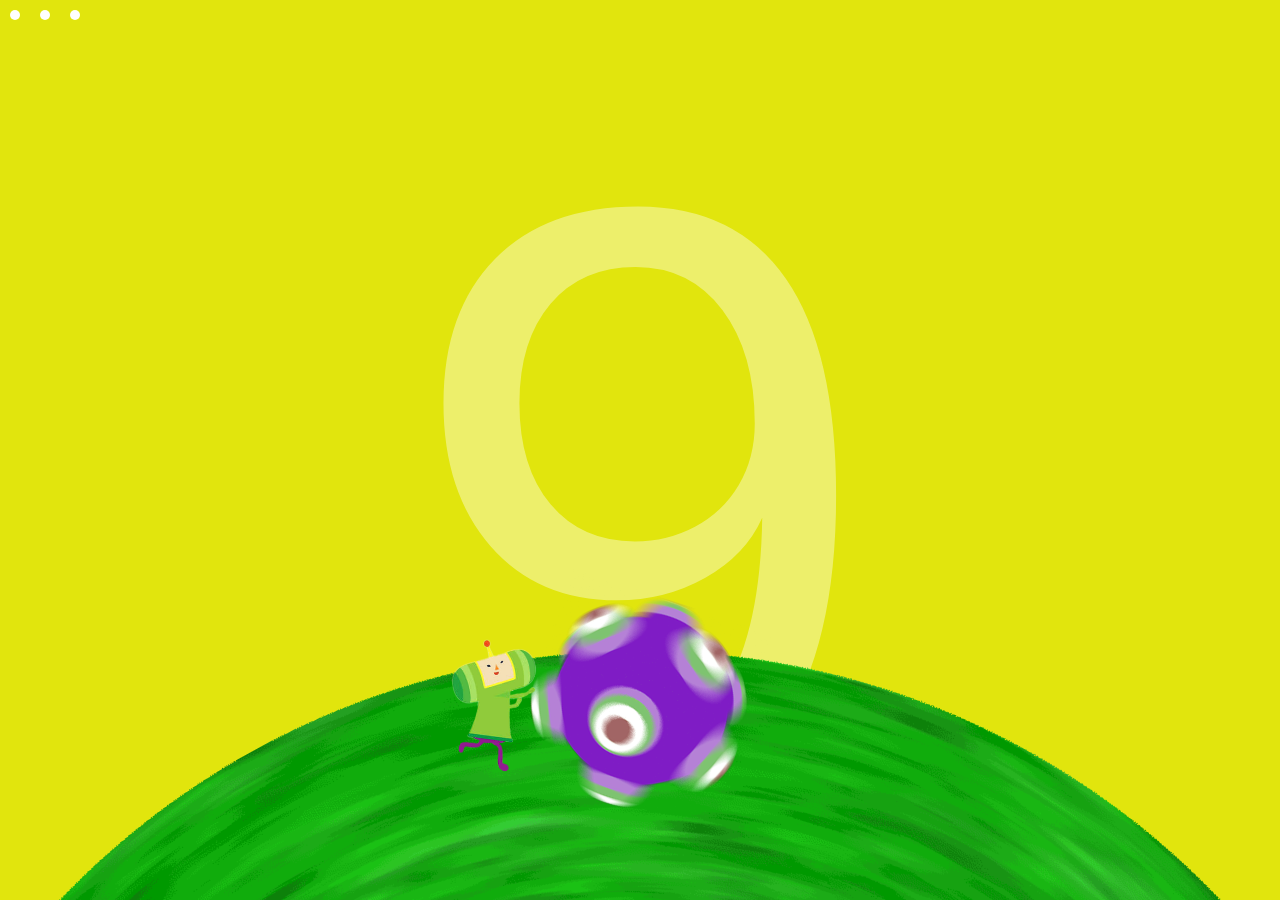
==== index.html @ 08ea9ec0 "adds meta info" ====
<!DOCTYPE html>

<html>
<head>
  <title>katatokei</title>
  <meta http-equiv="Content-Type" content="text/html; charset=UTF-8" >
  <meta name="description" content="A clock design inspired by Katamari Damacy.">
  <meta name="keywords" content="katamari,katatokei,damacy,damashii,clock">
  <meta name="author" content="Bryce Dorn, Caroline Horn"/>
  <meta property="og:image" content="static/img/kata.png"/>
  <meta property="og:url" content="http://katatokei.me"/>
  <meta property="og:title" content="katatokei"/>
  <meta property="og:description" content="A clock design inspired by Katamari Damacy."/>
  <link rel="shortcut icon" href="static/img/favicon.ico">
  <style type="text/css">
  *{margin:0;}
  .fb-like{position:absolute;float:right;z-index:100;padding:20px;}
  #clock{position:absolute;top:0;z-index:10;}
  </style>
  <script src="static/js/processing-1.4.1.min.js"/>
  <script>
  (function(i,s,o,g,r,a,m){i['GoogleAnalyticsObject']=r;i[r]=i[r]||function(){
  (i[r].q=i[r].q||[]).push(arguments)},i[r].l=1*new Date();a=s.createElement(o),
  m=s.getElementsByTagName(o)[0];a.async=1;a.src=g;m.parentNode.insertBefore(a,m)
  })(window,document,'script','//www.google-analytics.com/analytics.js','ga');
  ga('create', 'UA-40008117-6', 'katatokei.me');
  ga('send', 'pageview');
  </script>
  <div id="fb-root"></div>
  <script>(function(d, s, id) {
    var js, fjs = d.getElementsByTagName(s)[0];
    if (d.getElementById(id)) return;
    js = d.createElement(s); js.id = id;
    js.src = "//connect.facebook.net/en_US/all.js#xfbml=1";
    fjs.parentNode.insertBefore(js, fjs);
  }(document, 'script', 'facebook-jssdk'));
  </script>
</head>
  <body>
    <div class="fb-like" data-href="https://www.facebook.com/pages/katatokeime/212143115614660" data-width="100" data-layout="button_count" data-show-faces="false" data-send="false"></div>
    <canvas id='clock' data-processing-sources="static/processing/katatokei.pde"/>
  </body>
</html>
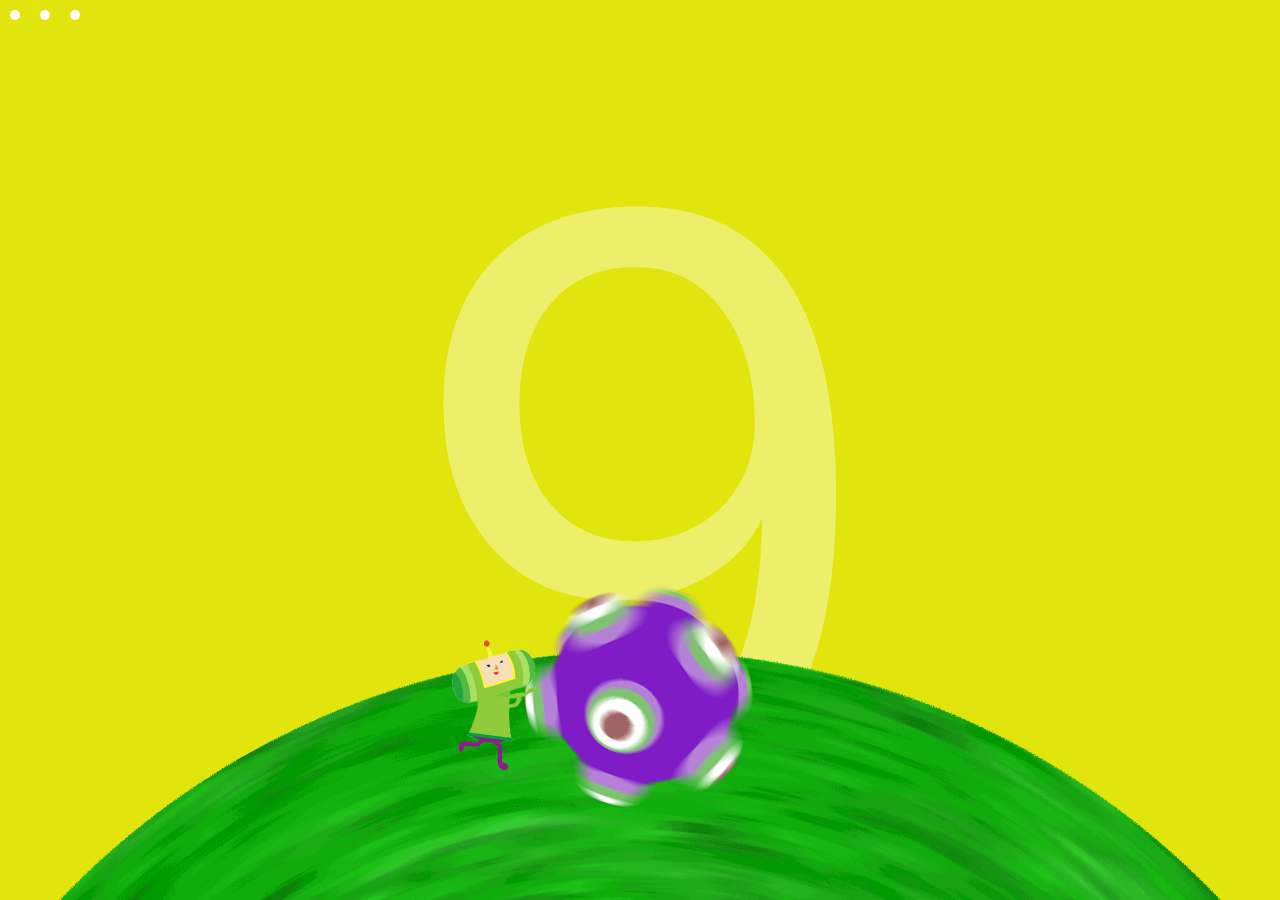
==== commit 581a9e80: "minor change to test remote" ====
--- a/index.html
+++ b/index.html
@@ -5,7 +5,7 @@
   <title>katatokei</title>
   <meta http-equiv="Content-Type" content="text/html; charset=UTF-8" >
   <meta name="description" content="A clock design inspired by Katamari Damacy.">
-  <meta name="keywords" content="katamari,katatokei,damacy,damashii,clock">
+  <meta name="keywords" content="katamari,katatokei,tokei,damacy,damashii,clock">
   <meta name="author" content="Bryce Dorn, Caroline Horn"/>
   <meta property="og:image" content="static/img/kata.png"/>
   <meta property="og:url" content="http://katatokei.me"/>
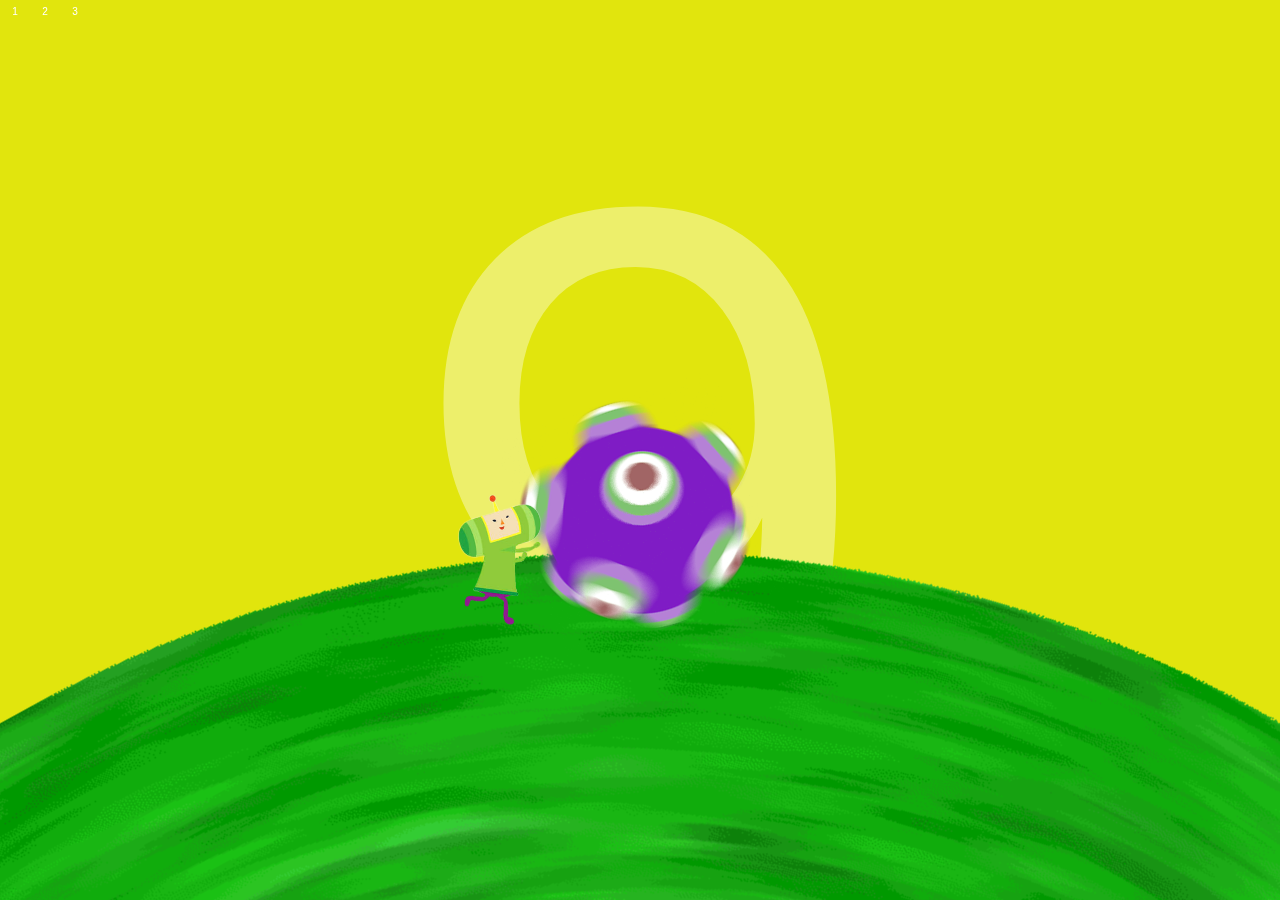
==== commit 7741249b: "cmon facebook" ====
--- a/index.html
+++ b/index.html
@@ -1,6 +1,6 @@
 <!DOCTYPE html>
 
-<html>
+<html xmlns:fb="http://ogp.me/ns/fb#">
 <head>
   <title>katatokei</title>
   <meta http-equiv="Content-Type" content="text/html; charset=UTF-8" >
@@ -14,7 +14,7 @@
   <link rel="shortcut icon" href="static/img/favicon.ico">
   <style type="text/css">
   *{margin:0;}
-  .fb-like{position:absolute;float:right;z-index:100;padding:20px;}
+  #like{position:absolute;right:0;bottom:0;z-index:100;padding:20px;}
   #clock{position:absolute;top:0;z-index:10;}
   </style>
   <script src="static/js/processing-1.4.1.min.js"/>
@@ -33,11 +33,10 @@
     js = d.createElement(s); js.id = id;
     js.src = "//connect.facebook.net/en_US/all.js#xfbml=1";
     fjs.parentNode.insertBefore(js, fjs);
-  }(document, 'script', 'facebook-jssdk'));
-  </script>
+  }(document, 'script', 'facebook-jssdk'));</script>
 </head>
   <body>
-    <div class="fb-like" data-href="https://www.facebook.com/pages/katatokeime/212143115614660" data-width="100" data-layout="button_count" data-show-faces="false" data-send="false"></div>
+    <fb:like href="https://www.facebook.com/pages/katatokeime/212143115614660" id='like' width="100" layout="box_count" show_faces="true" send="true"></fb:like>
     <canvas id='clock' data-processing-sources="static/processing/katatokei.pde"/>
   </body>
 </html>
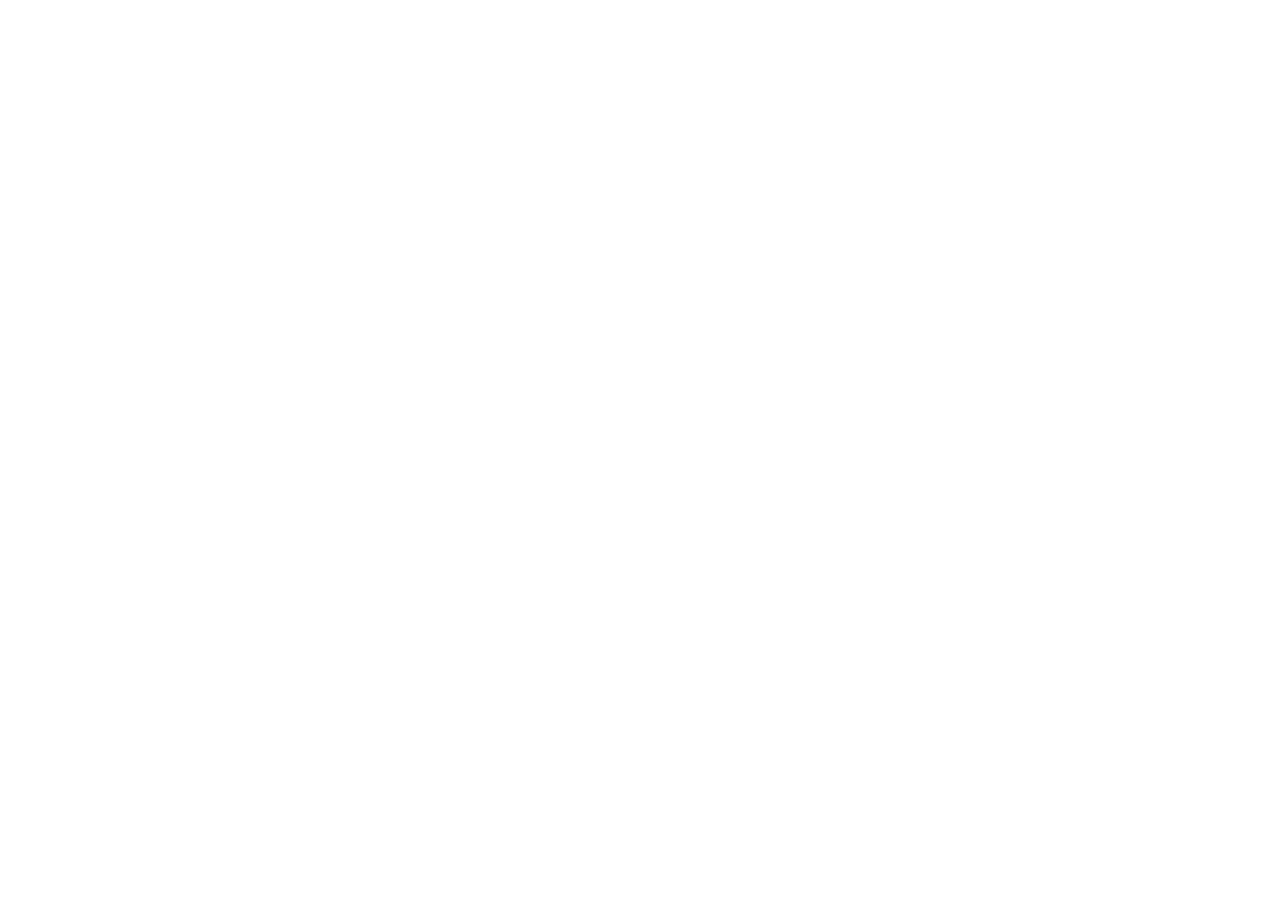
==== commit 92b49c58: "reorganizes & renames some dirx" ====
--- a/index.html
+++ b/index.html
@@ -7,17 +7,13 @@
   <meta name="description" content="A clock design inspired by Katamari Damacy.">
   <meta name="keywords" content="katamari,katatokei,tokei,damacy,damashii,clock">
   <meta name="author" content="Bryce Dorn, Caroline Horn"/>
-  <meta property="og:image" content="static/img/kata.png"/>
+  <meta property="og:image" content="src/img/kata.png"/>
   <meta property="og:url" content="http://katatokei.me"/>
   <meta property="og:title" content="katatokei"/>
   <meta property="og:description" content="A clock design inspired by Katamari Damacy."/>
-  <link rel="shortcut icon" href="static/img/favicon.ico">
-  <style type="text/css">
-  *{margin:0;}
-  #like{position:absolute;right:0;bottom:0;z-index:100;padding:20px;}
-  #clock{position:absolute;top:0;z-index:10;}
-  </style>
-  <script src="static/js/processing-1.4.1.min.js"/>
+  <link rel="shortcut icon" href="src/img/favicon.ico">
+  <link rel='stylesheet' type='text/css' href='src/css/styles.css'/>
+  <script src="src/lib/processing-1.4.1.min.js"/>
   <script>
   (function(i,s,o,g,r,a,m){i['GoogleAnalyticsObject']=r;i[r]=i[r]||function(){
   (i[r].q=i[r].q||[]).push(arguments)},i[r].l=1*new Date();a=s.createElement(o),
@@ -37,6 +33,6 @@
 </head>
   <body>
     <fb:like href="https://www.facebook.com/pages/katatokeime/212143115614660" id='like' width="100" layout="box_count" show_faces="true" send="true"></fb:like>
-    <canvas id='clock' data-processing-sources="static/processing/katatokei.pde"/>
+    <canvas id='clock' data-processing-sources="src/processing/katatokei.pde"/>
   </body>
 </html>
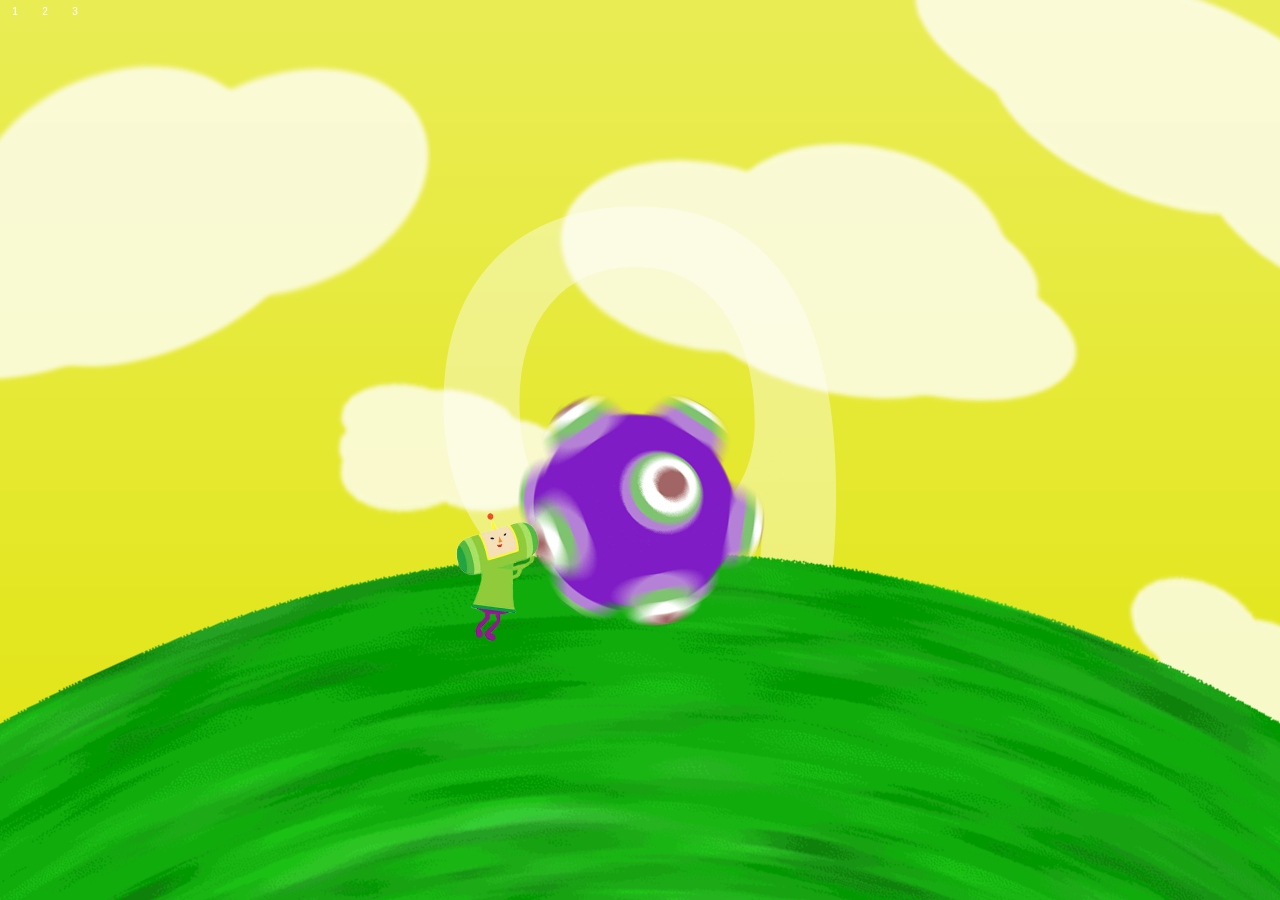
==== commit 597eaa98: "removes send from fblike" ====
--- a/index.html
+++ b/index.html
@@ -32,7 +32,7 @@
   }(document, 'script', 'facebook-jssdk'));</script>
 </head>
   <body>
-    <fb:like href="https://www.facebook.com/pages/katatokeime/212143115614660" id='like' width="100" layout="box_count" show_faces="true" send="true"></fb:like>
+    <fb:like href="https://www.facebook.com/pages/katatokeime/212143115614660" id='like' width="100" layout="box_count" show_faces="true" send="false"></fb:like>
     <canvas id='clock' data-processing-sources="src/processing/katatokei.pde"/>
   </body>
 </html>
--- a/src/css/styles.css
+++ b/src/css/styles.css
@@ -0,0 +1,3 @@
+*{margin:0;}
+#like{position:absolute;right:0;bottom:0;z-index:100;padding:20px;}
+#clock{position:absolute;top:0;z-index:10;}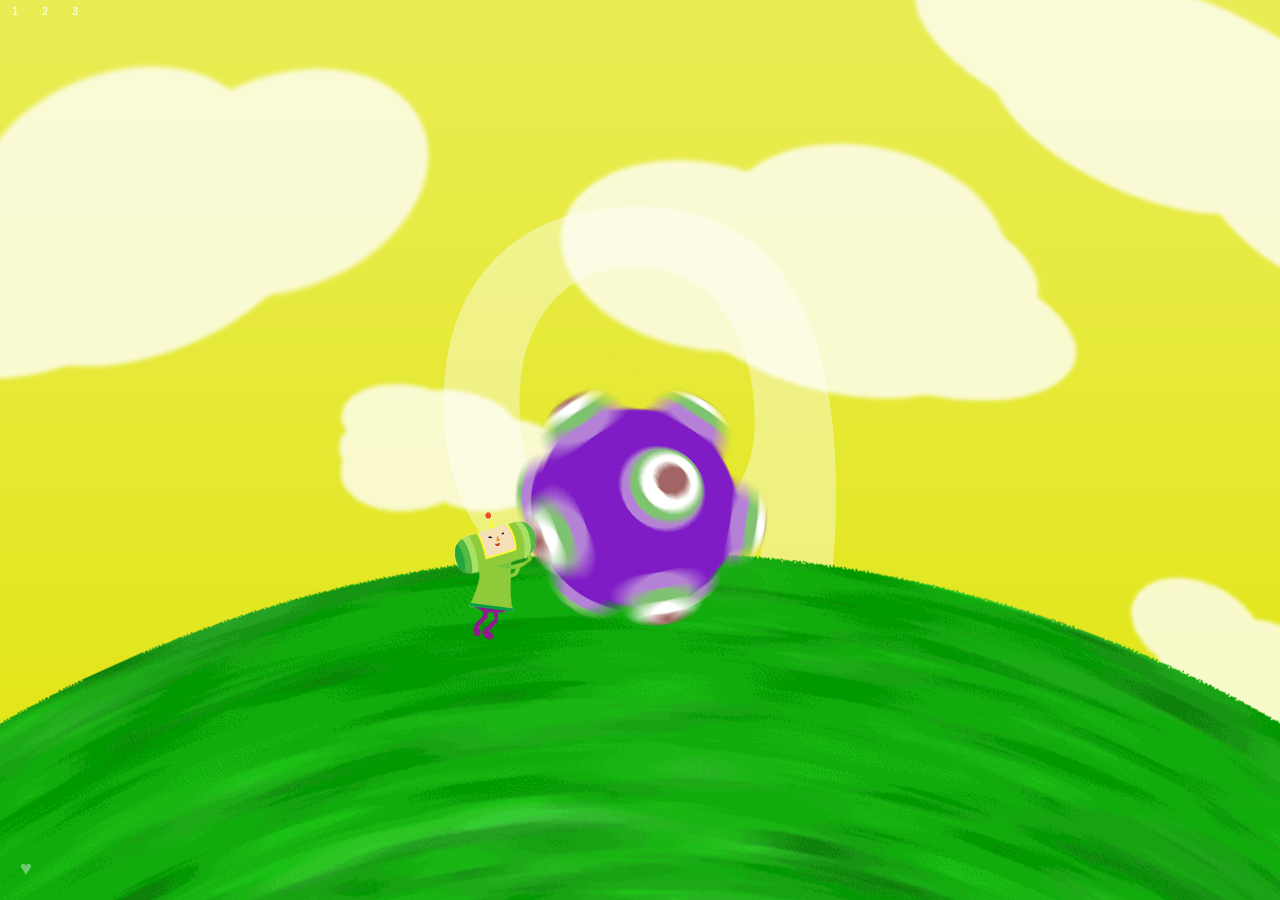
==== commit 4f6eeb0c: "adds suggestions link to katatokei@gmail.com" ====
--- a/index.html
+++ b/index.html
@@ -33,6 +33,7 @@
 </head>
   <body>
     <fb:like href="https://www.facebook.com/pages/katatokeime/212143115614660" id='like' width="100" layout="box_count" show_faces="true" send="false"></fb:like>
+    <a id='suggest' href='mailto:katatokei@gmail.com'>♥</a>
     <canvas id='clock' data-processing-sources="src/processing/katatokei.pde"/>
   </body>
 </html>
--- a/src/css/styles.css
+++ b/src/css/styles.css
@@ -1,3 +1,5 @@
 *{margin:0;}
-#like{position:absolute;right:0;bottom:0;z-index:100;padding:20px;}
-#clock{position:absolute;top:0;z-index:10;}+#like{position:absolute;right:0;bottom:0;z-index:100;padding:20px;opacity:0.4;}
+#clock{position:absolute;top:0;z-index:10;}
+#suggest{font-family:Georgia;font-size:20px;position:absolute;bottom:0;left:0;z-index: 100;padding:20px;text-decoration:none;color:#fff;opacity:0.4;}
+#like:hover,#suggest:hover{opacity:1;}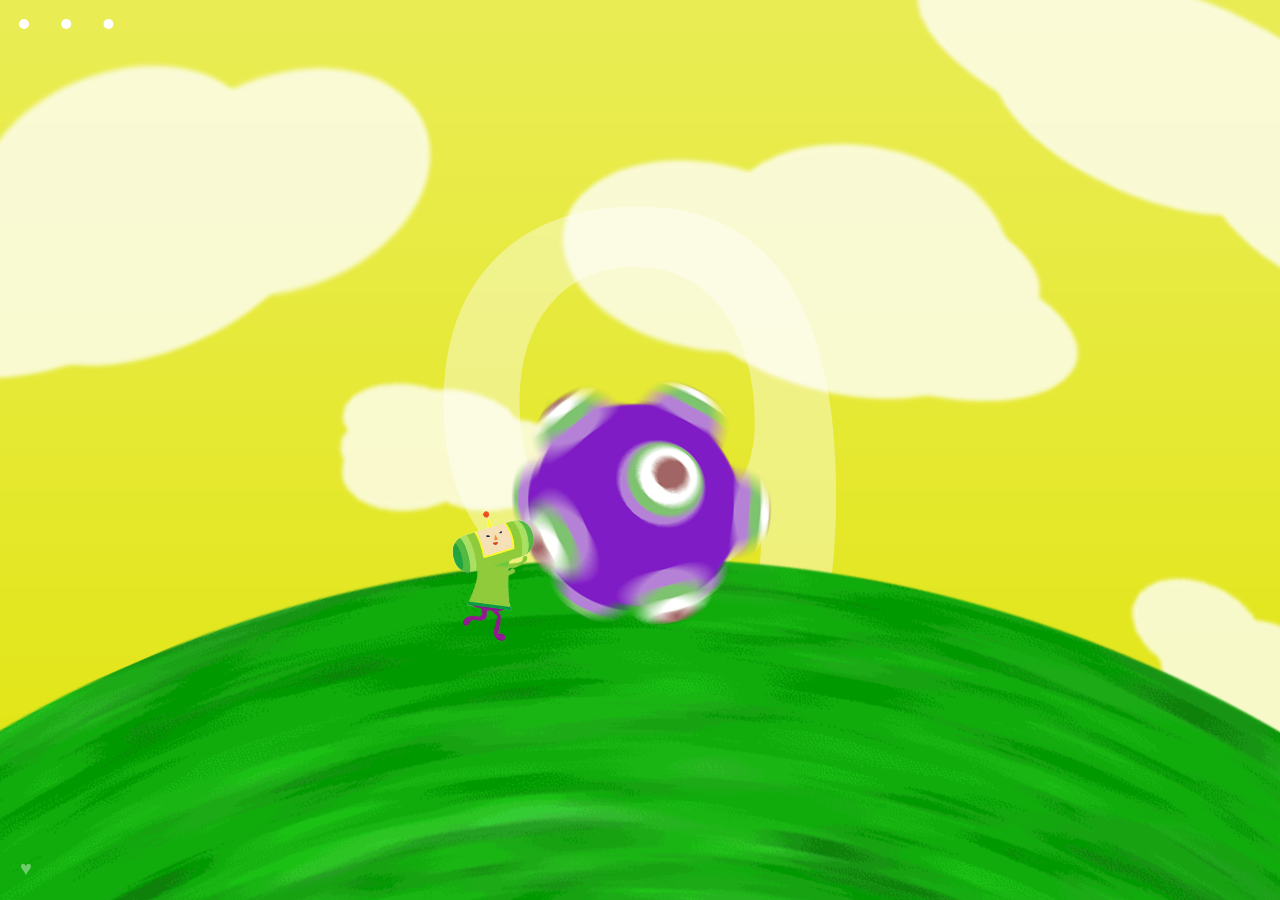
==== commit 119e433c: "updates imgs" ====
--- a/index.html
+++ b/index.html
@@ -14,6 +14,7 @@
   <link rel="shortcut icon" href="src/img/favicon.ico">
   <link rel='stylesheet' type='text/css' href='src/css/styles.css'/>
   <script src="src/lib/processing-1.4.1.min.js"/>
+  <script src="http://code.jquery.com/jquery-latest.js"></script>
   <script>
   (function(i,s,o,g,r,a,m){i['GoogleAnalyticsObject']=r;i[r]=i[r]||function(){
   (i[r].q=i[r].q||[]).push(arguments)},i[r].l=1*new Date();a=s.createElement(o),
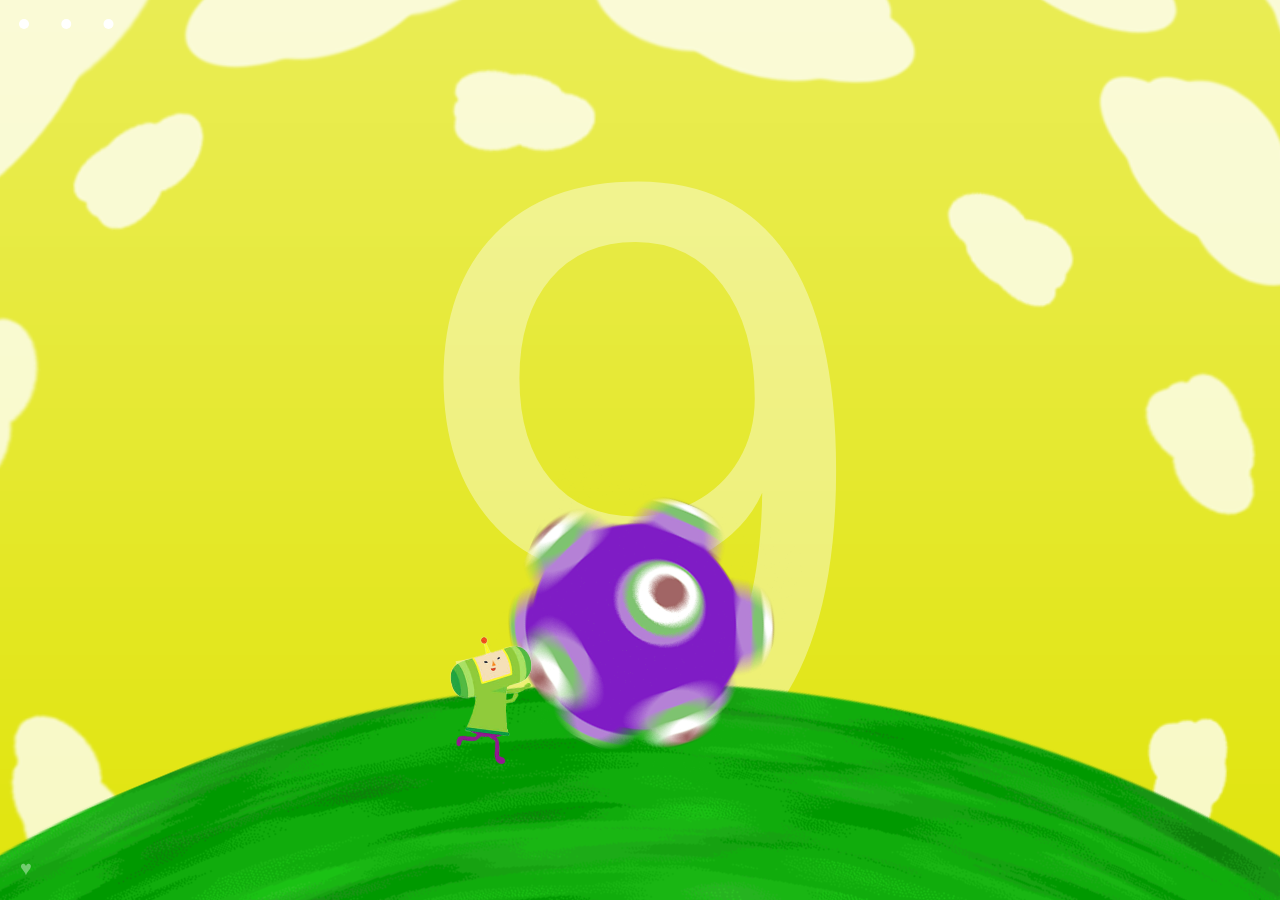
==== commit 1f5cbb54: "adds webmail" ====
--- a/index.html
+++ b/index.html
@@ -34,7 +34,7 @@
 </head>
   <body>
     <fb:like href="https://www.facebook.com/pages/katatokeime/212143115614660" id='like' width="100" layout="box_count" show_faces="true" send="false"></fb:like>
-    <a id='suggest' href='mailto:katatokei@gmail.com'>♥</a>
+    <a id='suggest' href='mailto:team@katatokei.me'>♥</a>
     <canvas id='clock' data-processing-sources="src/processing/katatokei.pde"/>
   </body>
 </html>
